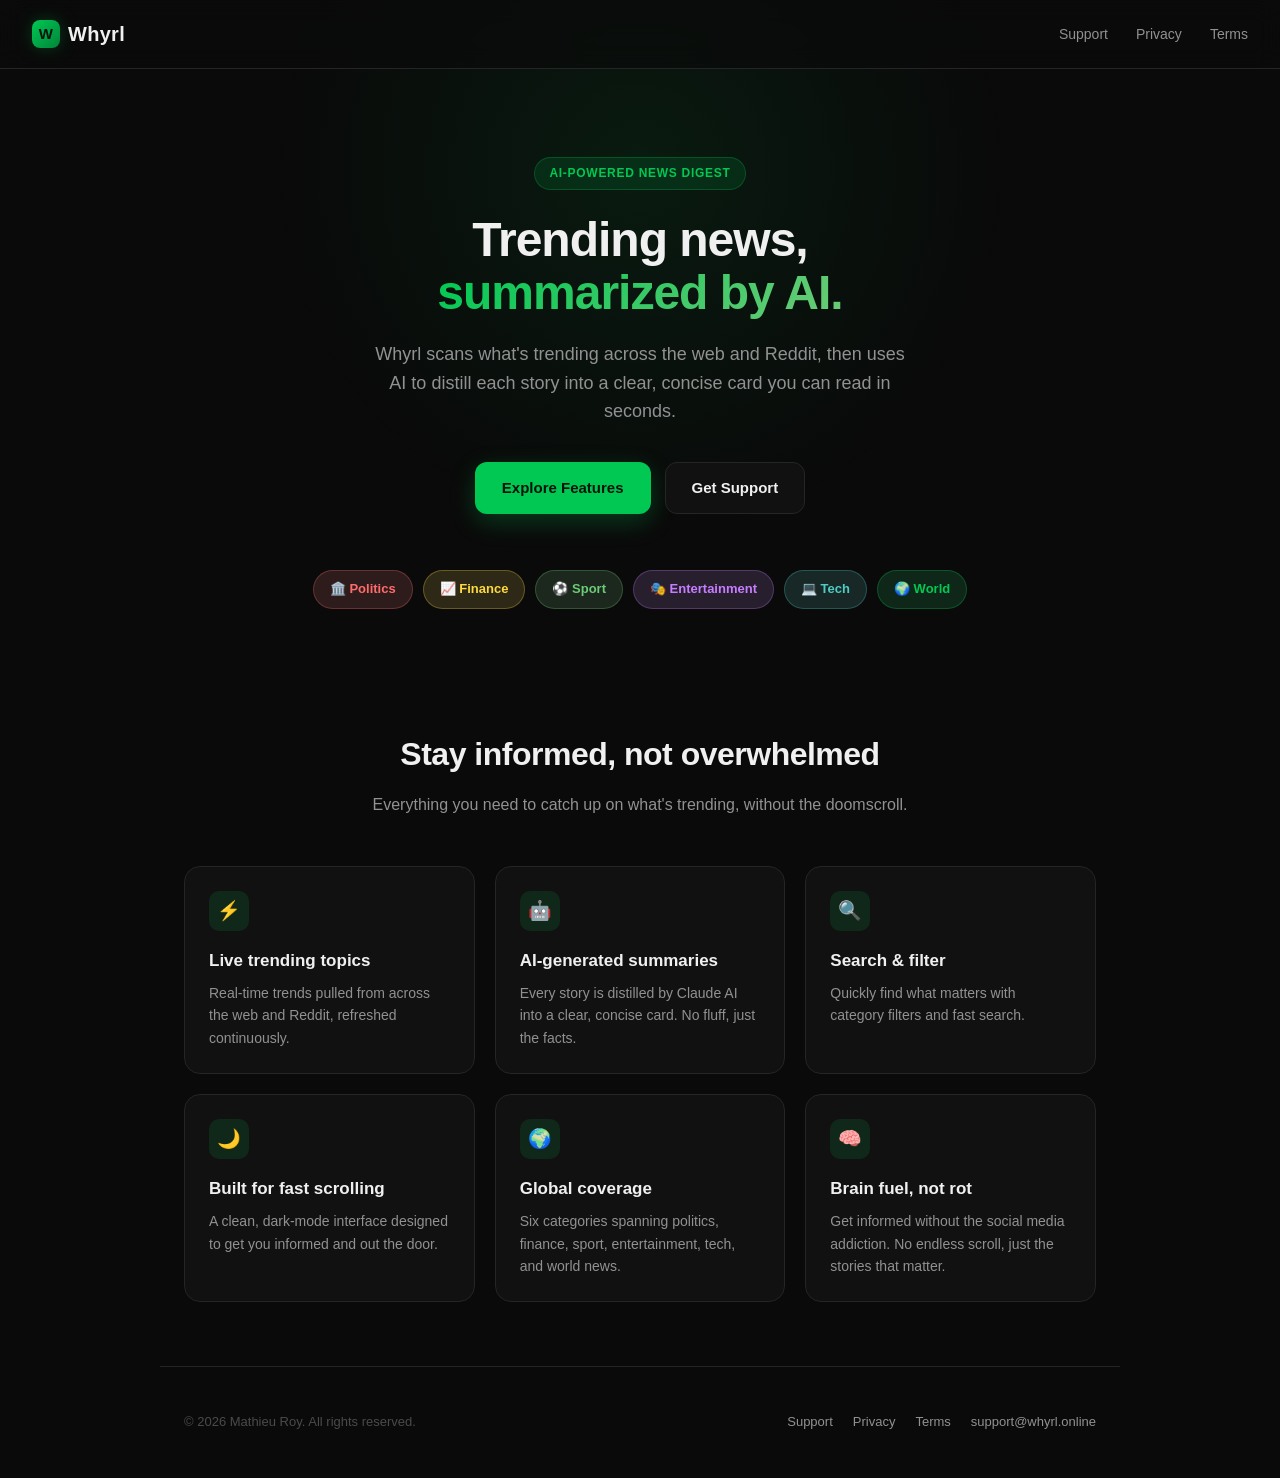
==== index.html @ bb7b5bf1 "Remove premium page and all upgrade prompts from site" ====
<!DOCTYPE html>
<html lang="en">
<head>
  <meta charset="UTF-8" />
  <meta name="viewport" content="width=device-width, initial-scale=1.0" />
  <meta name="description" content="Whyrl scans what's trending across the web and Reddit, then uses AI to distill each story into a clear, concise card you can read in seconds." />
  <title>Whyrl. Trending news, summarized by AI</title>
  <link rel="canonical" href="https://whyrl.app/" />

  <link rel="icon" href="/favicon.ico" sizes="any" />
  <link rel="icon" type="image/png" sizes="32x32" href="/favicon-32.png" />
  <link rel="icon" type="image/png" sizes="16x16" href="/favicon-16.png" />
  <link rel="apple-touch-icon" sizes="180x180" href="/apple-touch-icon.png" />
  <meta name="theme-color" content="#0a0a0a" />

  <meta property="og:type" content="website" />
  <meta property="og:url" content="https://whyrl.app/" />
  <meta property="og:title" content="Whyrl. Trending news, summarized by AI" />
  <meta property="og:description" content="Brain fuel, not rot. Whyrl distills trending stories into clear AI summaries. Stay informed without the doomscroll." />
  <meta property="og:image" content="https://whyrl.app/og-image.png" />
  <meta property="og:image:width" content="1200" />
  <meta property="og:image:height" content="630" />

  <meta name="twitter:card" content="summary_large_image" />
  <meta name="twitter:title" content="Whyrl. Trending news, summarized by AI" />
  <meta name="twitter:description" content="Brain fuel, not rot. Whyrl distills trending stories into clear AI summaries. Stay informed without the doomscroll." />
  <meta name="twitter:image" content="https://whyrl.app/og-image.png" />

  <link rel="stylesheet" href="styles.css" />
</head>
<body>
  <header class="header">
    <div class="header-inner">
      <a class="logo" href="index.html">
        <span class="logo-mark">W</span>
        Whyrl
      </a>
      <nav>
        <a href="support.html">Support</a>
        <a href="privacy.html">Privacy</a>
        <a href="terms.html">Terms</a>
      </nav>
    </div>
  </header>

  <main>
    <section class="hero">
      <span class="eyebrow">AI-Powered News Digest</span>
      <h1>Trending news,<br /><span class="accent">summarized by AI.</span></h1>
      <p class="subtitle">
        Whyrl scans what's trending across the web and Reddit, then uses AI to
        distill each story into a clear, concise card you can read in seconds.
      </p>
      <div class="cta-row">
        <a class="btn btn-primary" href="#categories">Explore Features</a>
        <a class="btn btn-secondary" href="support.html">Get Support</a>
      </div>
      <div class="categories" id="categories">
        <span class="pill" style="--accent:var(--c-politics); color:var(--c-politics); border-color:color-mix(in srgb, var(--c-politics) 28%, transparent); background:color-mix(in srgb, var(--c-politics) 12%, var(--surface));">🏛️ Politics</span>
        <span class="pill" style="--accent:var(--c-finance); color:var(--c-finance); border-color:color-mix(in srgb, var(--c-finance) 28%, transparent); background:color-mix(in srgb, var(--c-finance) 12%, var(--surface));">📈 Finance</span>
        <span class="pill" style="--accent:var(--c-sport); color:var(--c-sport); border-color:color-mix(in srgb, var(--c-sport) 28%, transparent); background:color-mix(in srgb, var(--c-sport) 12%, var(--surface));">⚽ Sport</span>
        <span class="pill" style="--accent:var(--c-entertainment); color:var(--c-entertainment); border-color:color-mix(in srgb, var(--c-entertainment) 28%, transparent); background:color-mix(in srgb, var(--c-entertainment) 12%, var(--surface));">🎭 Entertainment</span>
        <span class="pill" style="--accent:var(--c-tech); color:var(--c-tech); border-color:color-mix(in srgb, var(--c-tech) 28%, transparent); background:color-mix(in srgb, var(--c-tech) 12%, var(--surface));">💻 Tech</span>
        <span class="pill" style="--accent:var(--c-world); color:var(--c-world); border-color:color-mix(in srgb, var(--c-world) 28%, transparent); background:color-mix(in srgb, var(--c-world) 12%, var(--surface));">🌍 World</span>
      </div>
    </section>

    <section class="section">
      <div class="section-head">
        <h2>Stay informed, not overwhelmed</h2>
        <p>Everything you need to catch up on what's trending, without the doomscroll.</p>
      </div>
      <div class="grid">
        <div class="card">
          <div class="card-icon">⚡</div>
          <h3>Live trending topics</h3>
          <p>Real-time trends pulled from across the web and Reddit, refreshed continuously.</p>
        </div>
        <div class="card">
          <div class="card-icon">🤖</div>
          <h3>AI-generated summaries</h3>
          <p>Every story is distilled by Claude AI into a clear, concise card. No fluff, just the facts.</p>
        </div>
        <div class="card">
          <div class="card-icon">🔍</div>
          <h3>Search &amp; filter</h3>
          <p>Quickly find what matters with category filters and fast search.</p>
        </div>
        <div class="card">
          <div class="card-icon">🌙</div>
          <h3>Built for fast scrolling</h3>
          <p>A clean, dark-mode interface designed to get you informed and out the door.</p>
        </div>
        <div class="card">
          <div class="card-icon">🌍</div>
          <h3>Global coverage</h3>
          <p>Six categories spanning politics, finance, sport, entertainment, tech, and world news.</p>
        </div>
        <div class="card">
          <div class="card-icon">🧠</div>
          <h3>Brain fuel, not rot</h3>
          <p>Get informed without the social media addiction. No endless scroll, just the stories that matter.</p>
        </div>
      </div>
    </section>

  </main>

  <footer class="footer">
    <p>&copy; 2026 Mathieu Roy. All rights reserved.</p>
    <div class="footer-links">
      <a href="support.html">Support</a>
      <a href="privacy.html">Privacy</a>
      <a href="terms.html">Terms</a>
      <a href="mailto:support@whyrl.online">support@whyrl.online</a>
    </div>
  </footer>
</body>
</html>
---- styles.css ----
:root {
  --bg: #0a0a0a;
  --surface: #111111;
  --surface-elevated: #1a1a1a;
  --border: #252525;
  --accent: #00c853;
  --accent-dim: rgba(0, 200, 83, 0.12);
  --accent-glow: rgba(0, 200, 83, 0.25);
  --text-primary: #f0f0f0;
  --text-secondary: #919191;
  --text-muted: #4a4a4a;

  --c-politics: #ff6b6b;
  --c-finance: #ffd93d;
  --c-sport: #6bcb77;
  --c-entertainment: #c77dff;
  --c-tech: #4ecdc4;
  --c-world: #00c853;
}

* {
  box-sizing: border-box;
}

html {
  scroll-behavior: smooth;
}

body {
  margin: 0;
  background: var(--bg);
  color: var(--text-primary);
  font-family: -apple-system, BlinkMacSystemFont, "Segoe UI", Inter, Roboto, Helvetica, Arial, sans-serif;
  line-height: 1.6;
  -webkit-font-smoothing: antialiased;
}

/* Ambient background glow */
body::before {
  content: "";
  position: fixed;
  top: -20%;
  left: 50%;
  width: 900px;
  height: 700px;
  transform: translateX(-50%);
  background: radial-gradient(circle, var(--accent-glow) 0%, rgba(0, 200, 83, 0) 65%);
  opacity: 0.35;
  pointer-events: none;
  z-index: 0;
}

a {
  color: var(--accent);
}

/* ---------- Header ---------- */
.header {
  position: sticky;
  top: 0;
  z-index: 10;
  width: 100%;
  backdrop-filter: blur(12px);
  background: rgba(10, 10, 10, 0.7);
  border-bottom: 1px solid var(--border);
}

.header-inner {
  display: flex;
  align-items: center;
  justify-content: space-between;
  padding: 18px 32px;
}

.logo {
  display: flex;
  align-items: center;
  gap: 8px;
  font-weight: 800;
  font-size: 20px;
  letter-spacing: 0.3px;
  color: var(--text-primary);
  text-decoration: none;
}

.logo-mark {
  display: inline-flex;
  align-items: center;
  justify-content: center;
  width: 28px;
  height: 28px;
  border-radius: 8px;
  background: linear-gradient(135deg, var(--accent), #00853a);
  color: #04140a;
  font-size: 15px;
  font-weight: 900;
  box-shadow: 0 0 18px var(--accent-glow);
}

.header nav {
  display: flex;
  align-items: center;
  gap: 28px;
}

.header nav a {
  color: var(--text-secondary);
  text-decoration: none;
  font-size: 14px;
  font-weight: 500;
  transition: color 0.15s ease;
}

.header nav a:hover {
  color: var(--text-primary);
}

/* ---------- Hero ---------- */
.hero {
  position: relative;
  max-width: 760px;
  margin: 0 auto;
  padding: 88px 24px 56px;
  text-align: center;
  z-index: 1;
}

.eyebrow {
  display: inline-flex;
  align-items: center;
  gap: 6px;
  padding: 6px 14px;
  border-radius: 20px;
  font-size: 12px;
  font-weight: 700;
  letter-spacing: 0.06em;
  text-transform: uppercase;
  color: var(--accent);
  background: var(--accent-dim);
  border: 1px solid rgba(0, 200, 83, 0.25);
  margin-bottom: 24px;
}

.hero h1 {
  font-size: 48px;
  font-weight: 800;
  letter-spacing: -1px;
  line-height: 1.1;
  margin: 0 0 20px;
}

.hero h1 .accent {
  background: linear-gradient(135deg, var(--accent), #6bcb77);
  -webkit-background-clip: text;
  background-clip: text;
  color: transparent;
}

.subtitle {
  color: var(--text-secondary);
  font-size: 18px;
  max-width: 540px;
  margin: 0 auto 36px;
}

.cta-row {
  display: flex;
  flex-wrap: wrap;
  justify-content: center;
  gap: 14px;
  margin-bottom: 56px;
}

.btn {
  display: inline-flex;
  align-items: center;
  gap: 8px;
  padding: 13px 26px;
  border-radius: 12px;
  font-size: 15px;
  font-weight: 700;
  text-decoration: none;
  transition: transform 0.15s ease, box-shadow 0.15s ease, background 0.15s ease;
  border: 1px solid transparent;
}

.btn:hover {
  transform: translateY(-2px);
}

.btn-primary {
  background: var(--accent);
  color: #04140a;
  box-shadow: 0 8px 24px rgba(0, 200, 83, 0.25);
}

.btn-primary:hover {
  box-shadow: 0 10px 28px rgba(0, 200, 83, 0.35);
}

.btn-secondary {
  background: var(--surface);
  color: var(--text-primary);
  border-color: var(--border);
}

.btn-secondary:hover {
  border-color: var(--accent);
  color: var(--accent);
}

/* ---------- Category pills ---------- */
.categories {
  display: flex;
  flex-wrap: wrap;
  justify-content: center;
  gap: 10px;
}

.pill {
  display: inline-flex;
  align-items: center;
  gap: 6px;
  padding: 8px 16px;
  border-radius: 20px;
  font-size: 13px;
  font-weight: 600;
  background: color-mix(in srgb, var(--accent) 12%, var(--surface));
  border: 1px solid color-mix(in srgb, var(--accent) 28%, transparent);
  color: var(--accent);
}

/* ---------- Sections ---------- */
.section {
  max-width: 960px;
  margin: 0 auto;
  padding: 64px 24px;
  position: relative;
  z-index: 1;
}

.section-head {
  text-align: center;
  max-width: 560px;
  margin: 0 auto 48px;
}

.section-head h2 {
  font-size: 32px;
  font-weight: 800;
  letter-spacing: -0.5px;
  margin: 0 0 12px;
}

.section-head p {
  color: var(--text-secondary);
  font-size: 16px;
  margin: 0;
}

/* ---------- Feature grid ---------- */
.grid {
  display: grid;
  grid-template-columns: repeat(3, 1fr);
  gap: 20px;
}

.card {
  background: var(--surface);
  border: 1px solid var(--border);
  border-radius: 16px;
  padding: 24px;
  transition: border-color 0.2s ease, transform 0.2s ease;
}

.card:hover {
  border-color: color-mix(in srgb, var(--accent) 40%, var(--border));
  transform: translateY(-3px);
}

.card-icon {
  display: inline-flex;
  align-items: center;
  justify-content: center;
  width: 40px;
  height: 40px;
  border-radius: 10px;
  font-size: 19px;
  margin-bottom: 16px;
  background: var(--accent-dim);
}

.card h3 {
  font-size: 17px;
  font-weight: 700;
  margin: 0 0 8px;
}

.card p {
  color: var(--text-secondary);
  font-size: 14px;
  margin: 0;
}

/* ---------- Pricing ---------- */
.pricing-grid {
  display: grid;
  grid-template-columns: repeat(2, 1fr);
  gap: 20px;
  max-width: 720px;
  margin: 0 auto;
}

.price-card {
  position: relative;
  background: var(--surface);
  border: 1px solid var(--border);
  border-radius: 16px;
  padding: 28px;
}

.price-card.premium {
  border-color: var(--accent);
  background: linear-gradient(135deg, rgba(0, 200, 83, 0.1), rgba(0, 117, 53, 0.03));
}

.price-badge {
  position: absolute;
  top: -12px;
  left: 24px;
  background: var(--accent);
  color: #04140a;
  font-size: 11px;
  font-weight: 800;
  letter-spacing: 0.08em;
  text-transform: uppercase;
  padding: 4px 10px;
  border-radius: 6px;
}

.price-head {
  display: flex;
  justify-content: space-between;
  align-items: flex-end;
  margin-bottom: 4px;
}

.price-name {
  font-size: 20px;
  font-weight: 800;
}

.accent-text {
  color: var(--accent);
}

.price-amount {
  display: flex;
  align-items: flex-end;
  gap: 2px;
}

.price-amount .amount {
  font-size: 28px;
  font-weight: 900;
}

.price-amount .period {
  font-size: 13px;
  color: var(--text-muted);
  padding-bottom: 3px;
}

.feature-list {
  list-style: none;
  margin: 20px 0 0;
  padding: 0;
  display: flex;
  flex-direction: column;
  gap: 10px;
}

.feature-list li {
  display: flex;
  align-items: center;
  gap: 10px;
  font-size: 14px;
  color: var(--text-primary);
}

.feature-list li.muted {
  color: var(--text-muted);
}

.feature-icon {
  flex-shrink: 0;
  width: 18px;
  height: 18px;
  border-radius: 50%;
  display: inline-flex;
  align-items: center;
  justify-content: center;
  font-size: 11px;
  font-weight: 700;
  background: var(--border);
  color: var(--text-muted);
}

.feature-icon.yes {
  background: var(--accent-dim);
  color: var(--accent);
}

.feature-icon.yes.premium-yes {
  background: var(--accent);
  color: #04140a;
}

.price-cta {
  display: flex;
  width: 100%;
  justify-content: center;
  margin-top: 24px;
}

.price-note {
  text-align: center;
  color: var(--text-muted);
  font-size: 12px;
  margin: 28px 0 0;
}

/* ---------- Premium banner ---------- */
.banner {
  max-width: 960px;
  margin: 0 auto;
  padding: 0 24px 64px;
  position: relative;
  z-index: 1;
}

.banner-inner {
  display: flex;
  flex-wrap: wrap;
  align-items: center;
  justify-content: space-between;
  gap: 24px;
  padding: 40px;
  border-radius: 20px;
  background: linear-gradient(135deg, rgba(0, 200, 83, 0.12), rgba(0, 117, 53, 0.04));
  border: 1px solid rgba(0, 200, 83, 0.25);
}

.banner-text h2 {
  font-size: 24px;
  font-weight: 800;
  margin: 0 0 8px;
}

.banner-text p {
  color: var(--text-secondary);
  margin: 0;
  max-width: 420px;
}

/* ---------- Content pages (privacy/terms/support) ---------- */
.content {
  max-width: 680px;
  margin: 0 auto;
  padding: 56px 24px 90px;
  position: relative;
  z-index: 1;
}

.content h1 {
  font-size: 32px;
  font-weight: 800;
  letter-spacing: -0.5px;
  margin-bottom: 8px;
}

.updated {
  color: var(--text-muted);
  font-size: 12px;
  margin-bottom: 40px;
}

.content section {
  margin-bottom: 32px;
  padding-bottom: 32px;
  border-bottom: 1px solid var(--border);
}

.content section:last-of-type {
  border-bottom: none;
}

.content h2 {
  font-size: 16px;
  font-weight: 700;
  margin-bottom: 12px;
}

.content p,
.content li {
  color: var(--text-secondary);
  font-size: 15px;
}

.content ul {
  padding-left: 22px;
  margin: 12px 0;
}

.content li {
  margin-bottom: 6px;
}

.content a {
  color: var(--accent);
  text-decoration: none;
  border-bottom: 1px solid transparent;
}

.content a:hover {
  border-bottom-color: var(--accent);
}

.faq dl {
  margin: 0;
}

.faq dt {
  font-weight: 700;
  margin-top: 20px;
  color: var(--text-primary);
}

.faq dd {
  color: var(--text-secondary);
  margin: 6px 0 0;
}

.back-link {
  display: inline-flex;
  align-items: center;
  gap: 6px;
  margin-bottom: 28px;
  color: var(--text-secondary);
  text-decoration: none;
  font-size: 14px;
  font-weight: 500;
}

.back-link:hover {
  color: var(--accent);
}

/* ---------- Footer ---------- */
.footer {
  max-width: 960px;
  margin: 0 auto;
  padding: 32px 24px;
  border-top: 1px solid var(--border);
  display: flex;
  flex-wrap: wrap;
  align-items: center;
  justify-content: space-between;
  gap: 12px;
  color: var(--text-muted);
  font-size: 13px;
  position: relative;
  z-index: 1;
}

.footer-links {
  display: flex;
  gap: 20px;
}

.footer a {
  color: var(--text-secondary);
  text-decoration: none;
}

.footer a:hover {
  color: var(--text-primary);
}

/* ---------- Responsive ---------- */
@media (max-width: 720px) {
  .hero h1 {
    font-size: 36px;
  }

  .subtitle {
    font-size: 16px;
  }

  .grid {
    grid-template-columns: 1fr;
  }

  .pricing-grid {
    grid-template-columns: 1fr;
  }

  .banner-inner {
    flex-direction: column;
    text-align: center;
    padding: 32px 24px;
  }

  .header nav {
    gap: 16px;
  }

  .footer {
    flex-direction: column;
    text-align: center;
  }
}
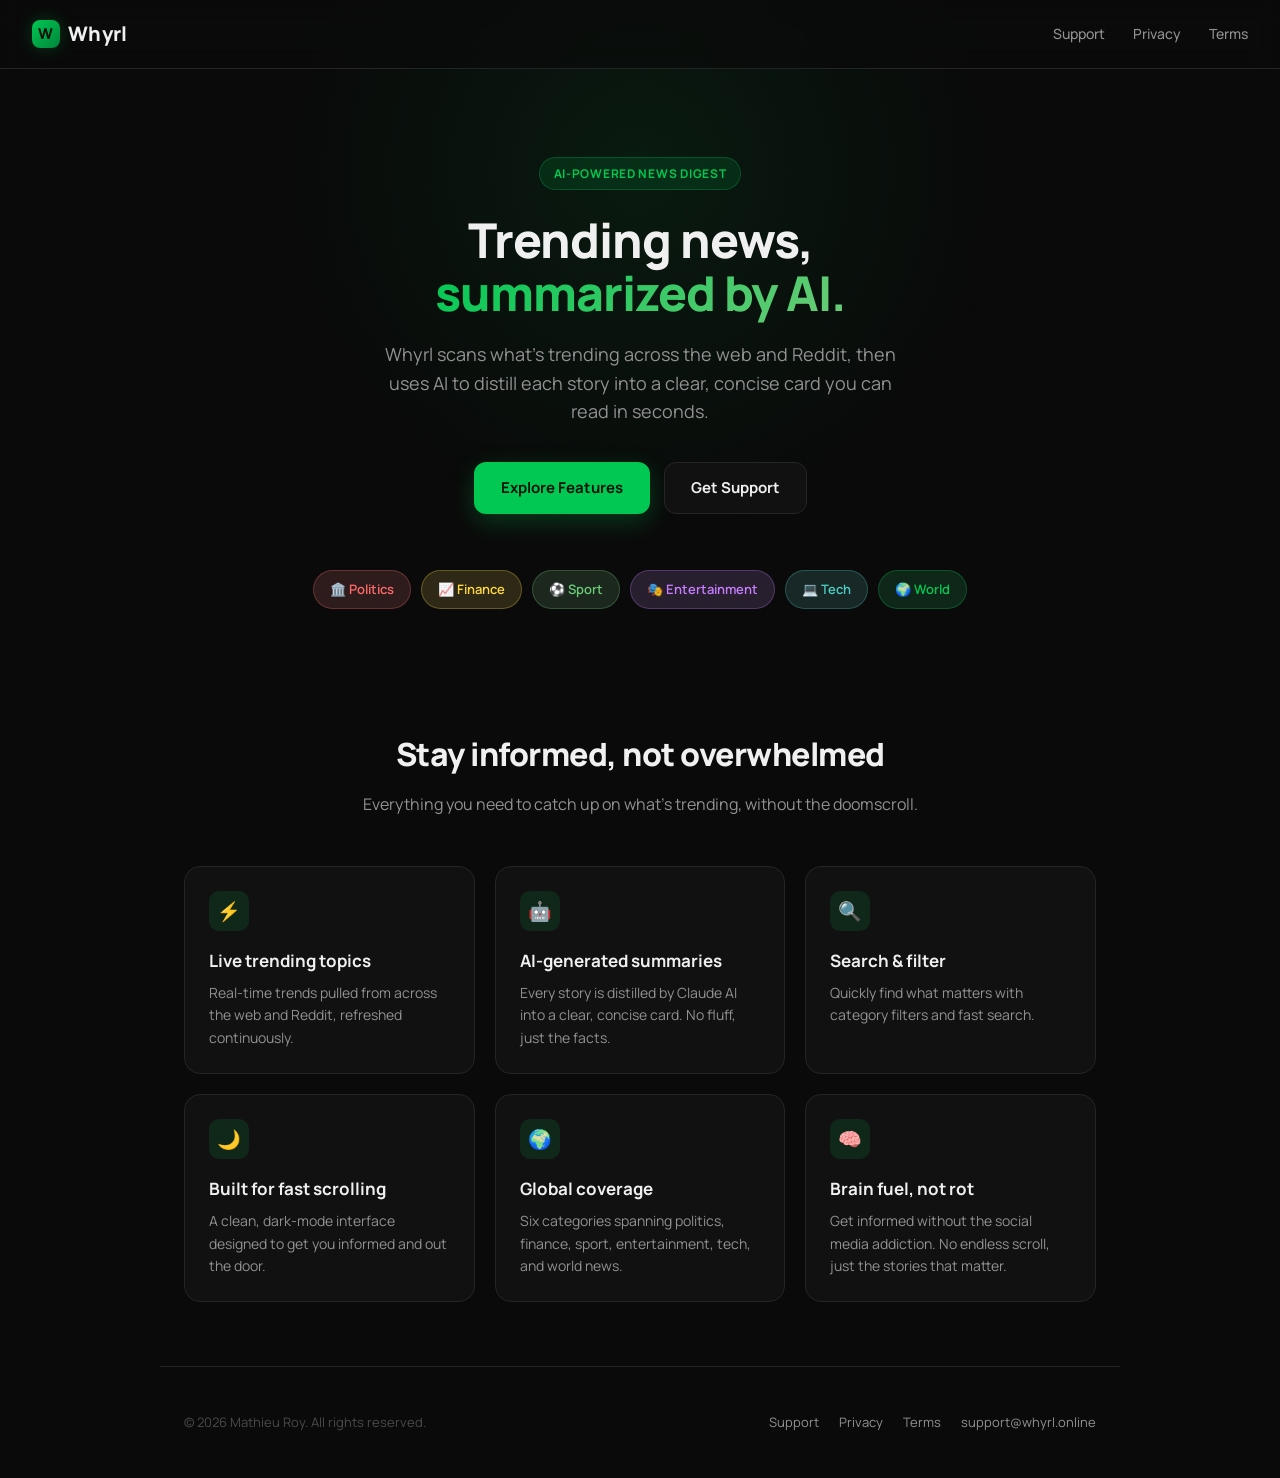
==== commit 9e8a16a4: "Switch site typography to Manrope Match the app's typography update across the marketing site." ====
--- a/index.html
+++ b/index.html
@@ -26,6 +26,9 @@
   <meta name="twitter:description" content="Brain fuel, not rot. Whyrl distills trending stories into clear AI summaries. Stay informed without the doomscroll." />
   <meta name="twitter:image" content="https://whyrl.app/og-image.png" />
 
+  <link rel="preconnect" href="https://fonts.googleapis.com">
+  <link rel="preconnect" href="https://fonts.gstatic.com" crossorigin>
+  <link href="https://fonts.googleapis.com/css2?family=Manrope:wght@400;500;600;700;800&display=swap" rel="stylesheet">
   <link rel="stylesheet" href="styles.css" />
 </head>
 <body>
--- a/styles.css
+++ b/styles.css
@@ -30,7 +30,7 @@
   margin: 0;
   background: var(--bg);
   color: var(--text-primary);
-  font-family: -apple-system, BlinkMacSystemFont, "Segoe UI", Inter, Roboto, Helvetica, Arial, sans-serif;
+  font-family: Manrope, -apple-system, BlinkMacSystemFont, "Segoe UI", Roboto, Helvetica, Arial, sans-serif;
   line-height: 1.6;
   -webkit-font-smoothing: antialiased;
 }
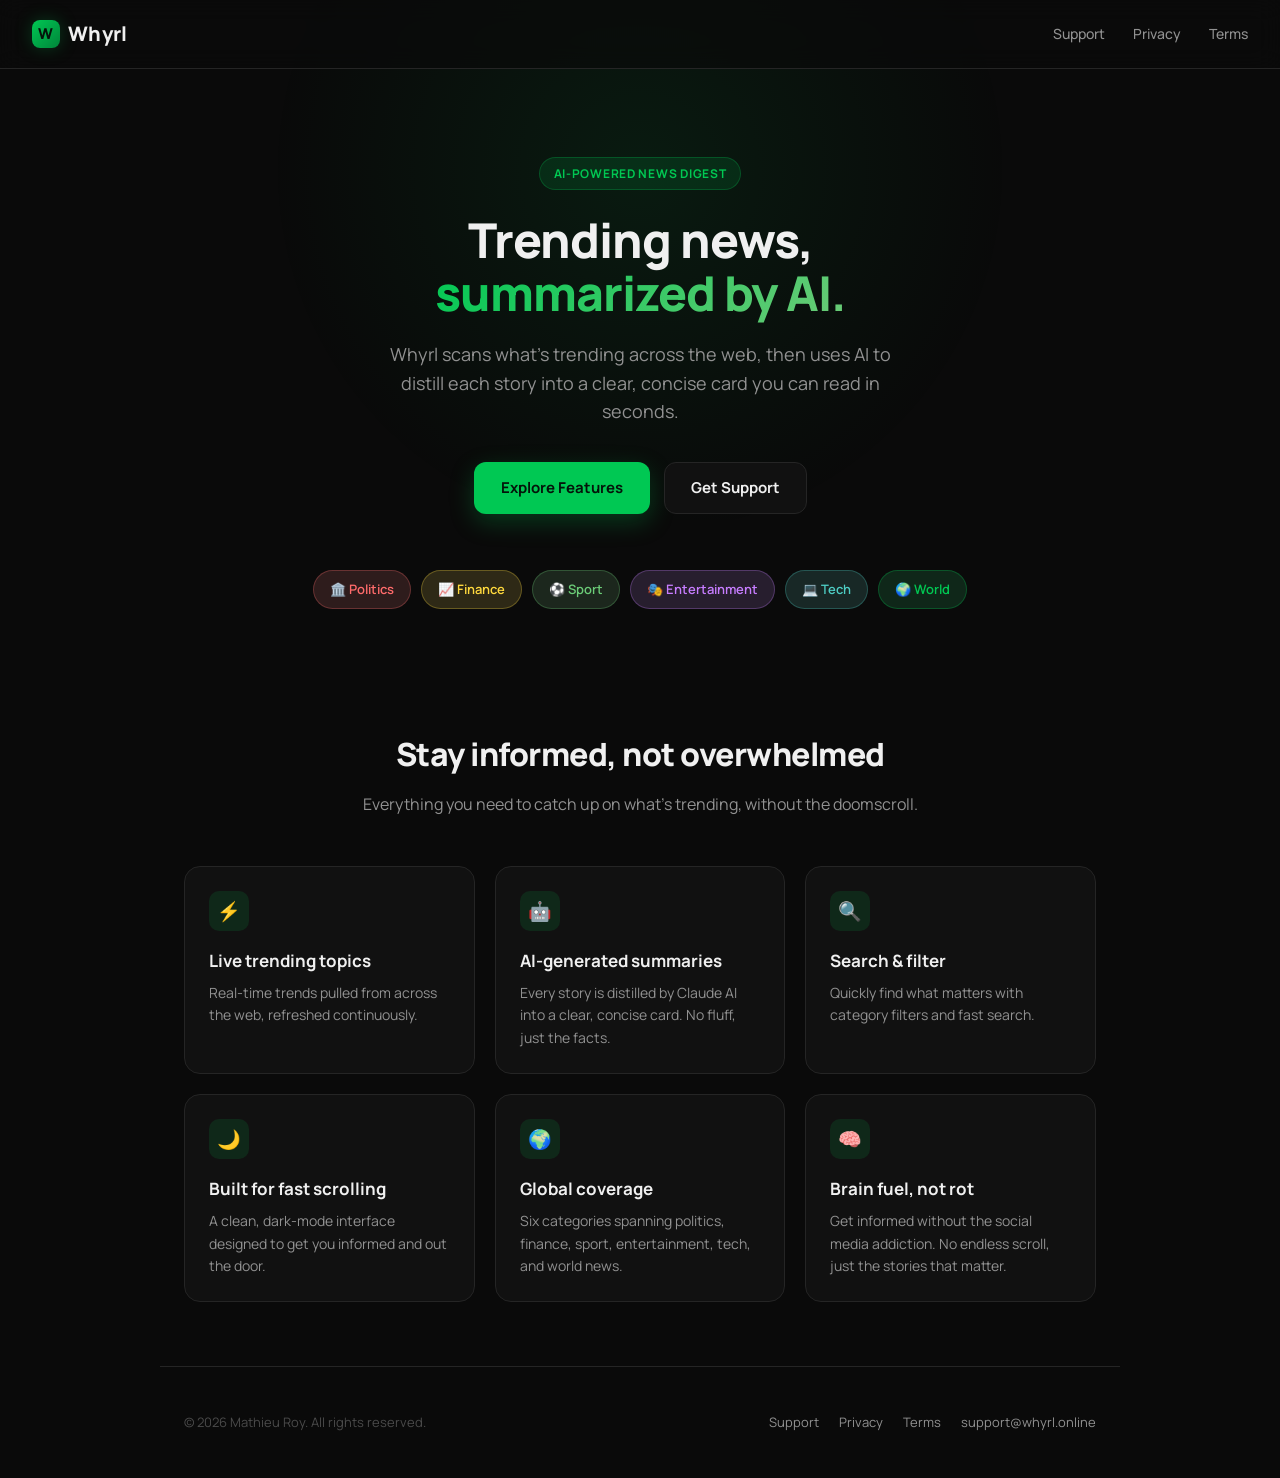
==== commit 3504ee4c: "Remove Reddit as a content source Reddit's public API now blocks unauthenticated server requests, an" ====
--- a/index.html
+++ b/index.html
@@ -3,7 +3,7 @@
 <head>
   <meta charset="UTF-8" />
   <meta name="viewport" content="width=device-width, initial-scale=1.0" />
-  <meta name="description" content="Whyrl scans what's trending across the web and Reddit, then uses AI to distill each story into a clear, concise card you can read in seconds." />
+  <meta name="description" content="Whyrl scans what's trending across the web, then uses AI to distill each story into a clear, concise card you can read in seconds." />
   <title>Whyrl. Trending news, summarized by AI</title>
   <link rel="canonical" href="https://whyrl.app/" />
 
@@ -51,7 +51,7 @@
       <span class="eyebrow">AI-Powered News Digest</span>
       <h1>Trending news,<br /><span class="accent">summarized by AI.</span></h1>
       <p class="subtitle">
-        Whyrl scans what's trending across the web and Reddit, then uses AI to
+        Whyrl scans what's trending across the web, then uses AI to
         distill each story into a clear, concise card you can read in seconds.
       </p>
       <div class="cta-row">
@@ -77,7 +77,7 @@
         <div class="card">
           <div class="card-icon">⚡</div>
           <h3>Live trending topics</h3>
-          <p>Real-time trends pulled from across the web and Reddit, refreshed continuously.</p>
+          <p>Real-time trends pulled from across the web, refreshed continuously.</p>
         </div>
         <div class="card">
           <div class="card-icon">🤖</div>
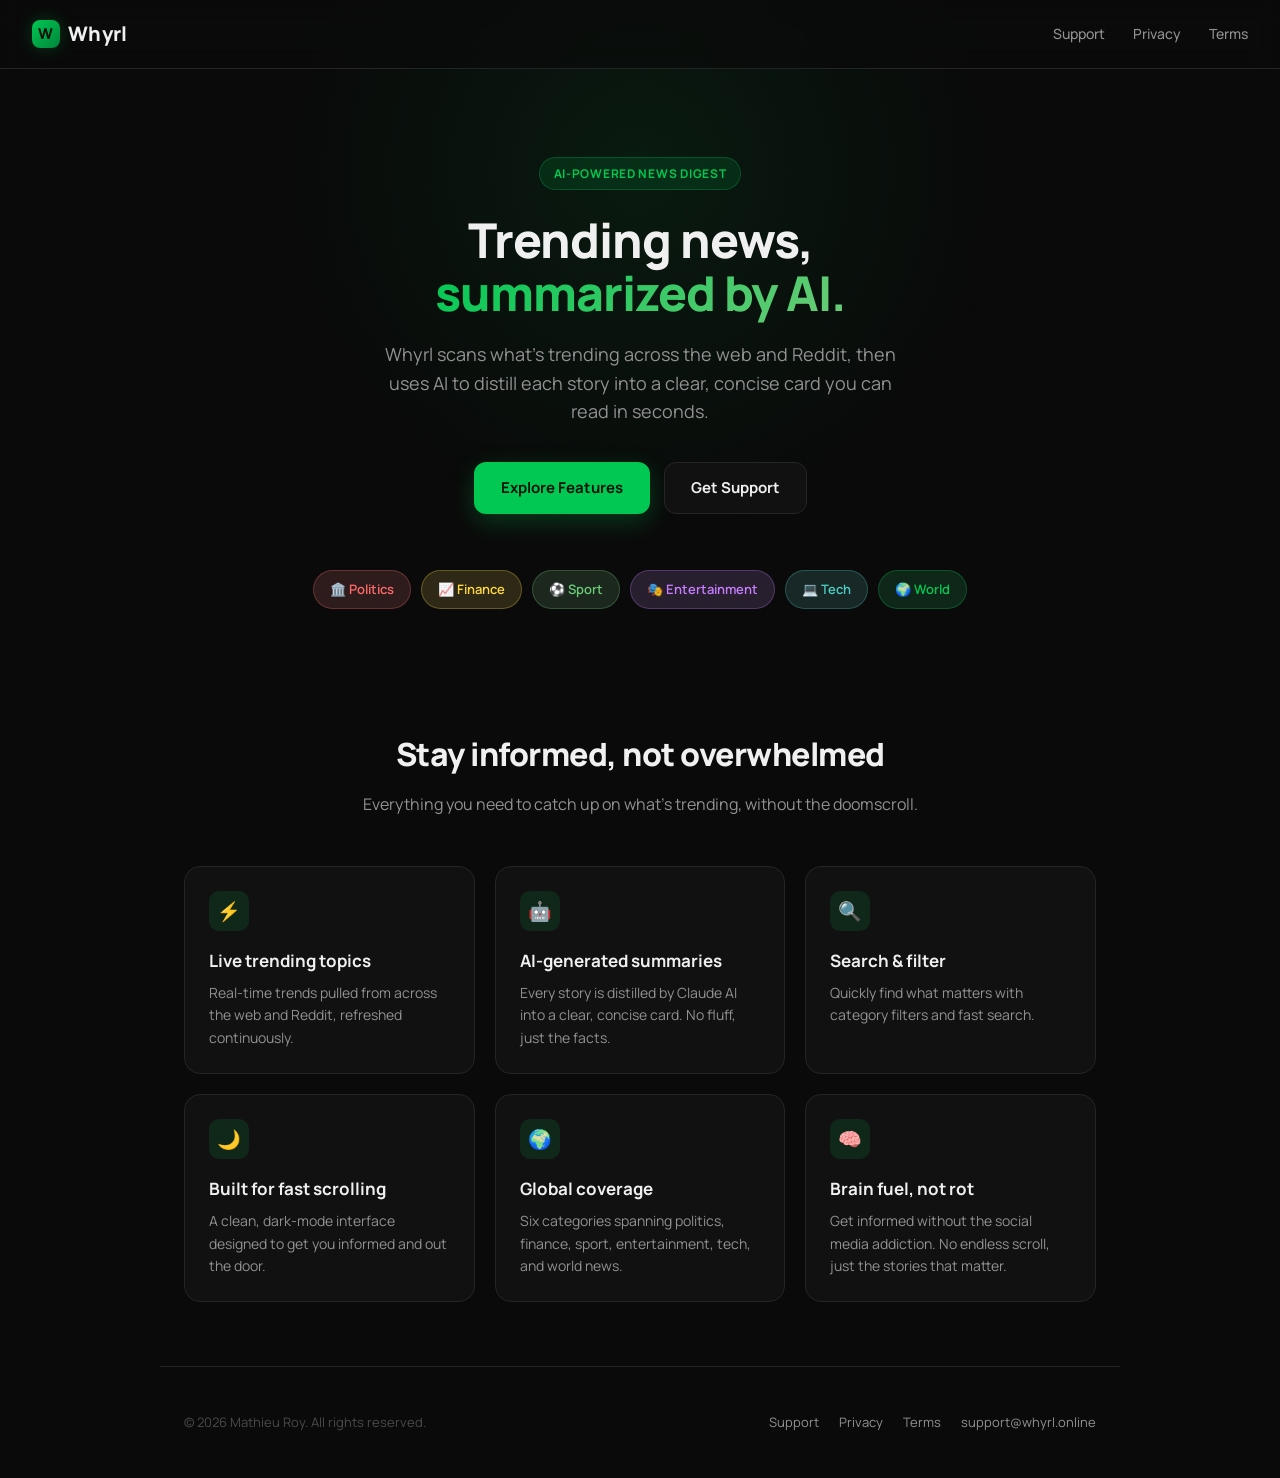
==== commit 99e31d20: "Fix privacy policy gaps and add premium placeholder page (#1) * Switch site typography to Manrope  M" ====
--- a/index.html
+++ b/index.html
@@ -3,7 +3,7 @@
 <head>
   <meta charset="UTF-8" />
   <meta name="viewport" content="width=device-width, initial-scale=1.0" />
-  <meta name="description" content="Whyrl scans what's trending across the web, then uses AI to distill each story into a clear, concise card you can read in seconds." />
+  <meta name="description" content="Whyrl scans what's trending across the web and Reddit, then uses AI to distill each story into a clear, concise card you can read in seconds." />
   <title>Whyrl. Trending news, summarized by AI</title>
   <link rel="canonical" href="https://whyrl.app/" />
 
@@ -51,7 +51,7 @@
       <span class="eyebrow">AI-Powered News Digest</span>
       <h1>Trending news,<br /><span class="accent">summarized by AI.</span></h1>
       <p class="subtitle">
-        Whyrl scans what's trending across the web, then uses AI to
+        Whyrl scans what's trending across the web and Reddit, then uses AI to
         distill each story into a clear, concise card you can read in seconds.
       </p>
       <div class="cta-row">
@@ -77,7 +77,7 @@
         <div class="card">
           <div class="card-icon">⚡</div>
           <h3>Live trending topics</h3>
-          <p>Real-time trends pulled from across the web, refreshed continuously.</p>
+          <p>Real-time trends pulled from across the web and Reddit, refreshed continuously.</p>
         </div>
         <div class="card">
           <div class="card-icon">🤖</div>
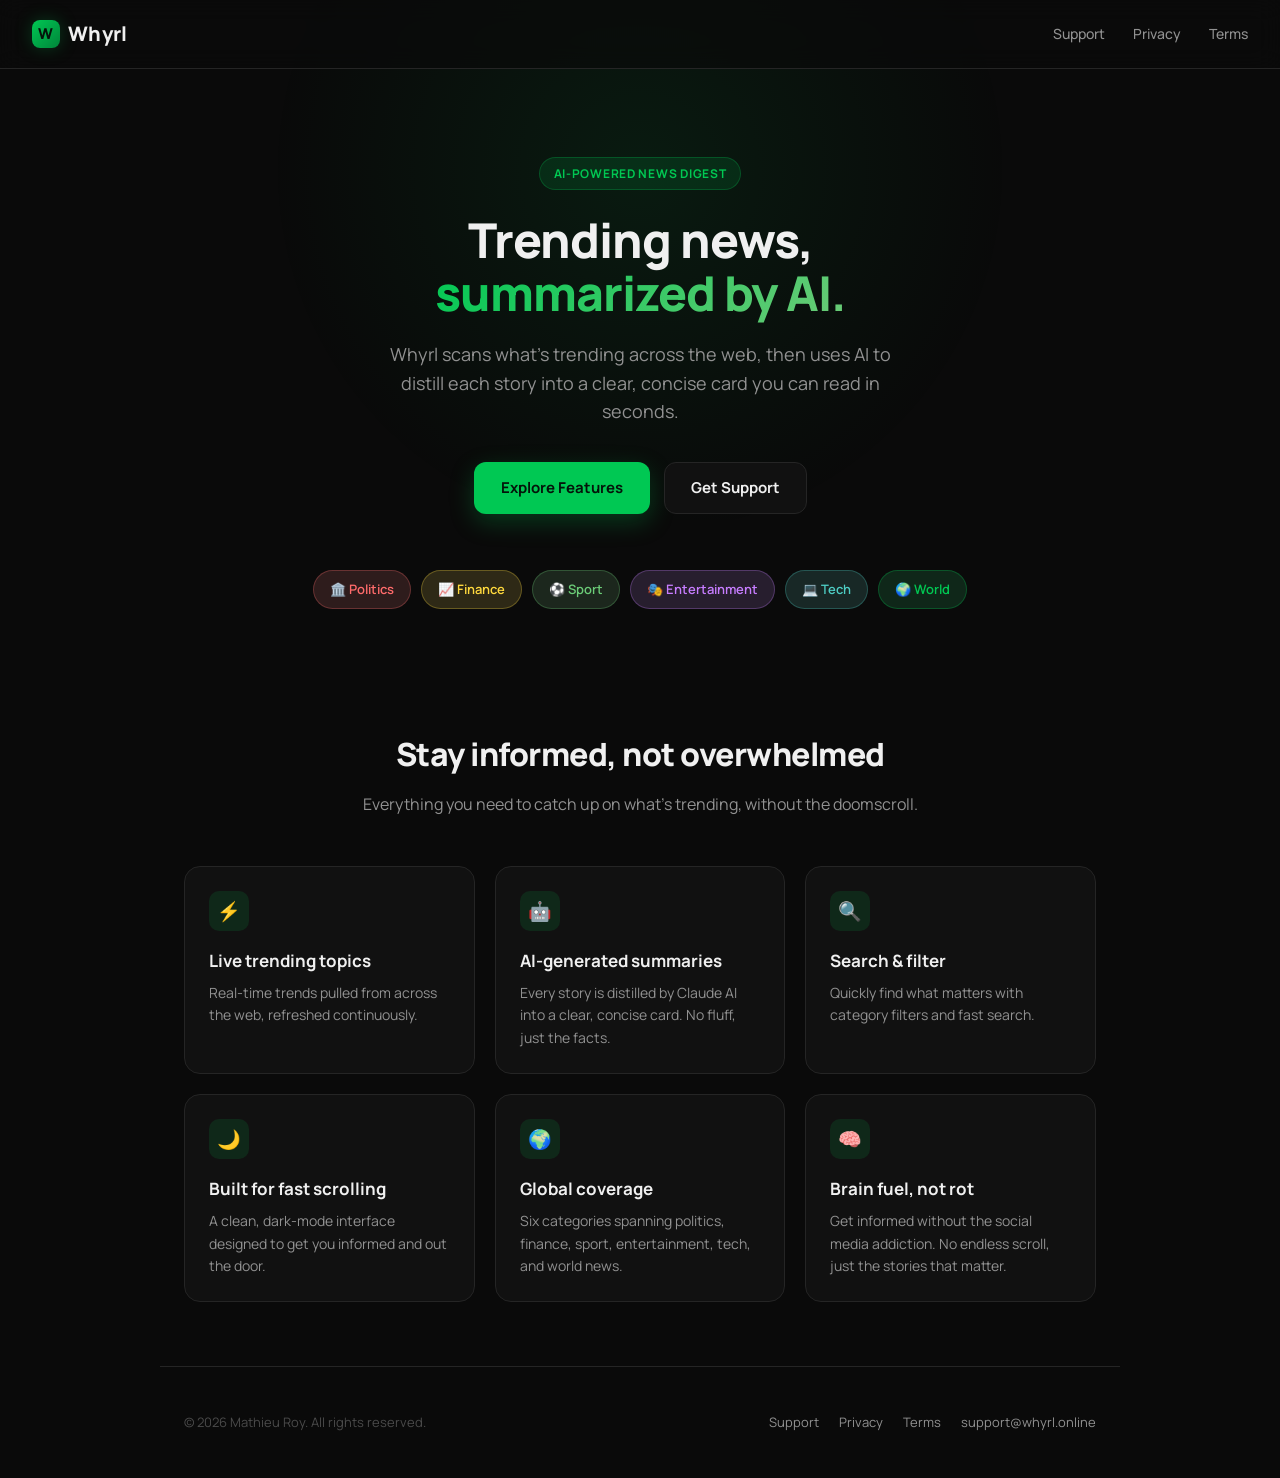
==== commit ae372682: "Remove Reddit as a content source (#2) * Switch site typography to Manrope  Match the app's typograp" ====
--- a/index.html
+++ b/index.html
@@ -3,7 +3,7 @@
 <head>
   <meta charset="UTF-8" />
   <meta name="viewport" content="width=device-width, initial-scale=1.0" />
-  <meta name="description" content="Whyrl scans what's trending across the web and Reddit, then uses AI to distill each story into a clear, concise card you can read in seconds." />
+  <meta name="description" content="Whyrl scans what's trending across the web, then uses AI to distill each story into a clear, concise card you can read in seconds." />
   <title>Whyrl. Trending news, summarized by AI</title>
   <link rel="canonical" href="https://whyrl.app/" />
 
@@ -51,7 +51,7 @@
       <span class="eyebrow">AI-Powered News Digest</span>
       <h1>Trending news,<br /><span class="accent">summarized by AI.</span></h1>
       <p class="subtitle">
-        Whyrl scans what's trending across the web and Reddit, then uses AI to
+        Whyrl scans what's trending across the web, then uses AI to
         distill each story into a clear, concise card you can read in seconds.
       </p>
       <div class="cta-row">
@@ -77,7 +77,7 @@
         <div class="card">
           <div class="card-icon">⚡</div>
           <h3>Live trending topics</h3>
-          <p>Real-time trends pulled from across the web and Reddit, refreshed continuously.</p>
+          <p>Real-time trends pulled from across the web, refreshed continuously.</p>
         </div>
         <div class="card">
           <div class="card-icon">🤖</div>
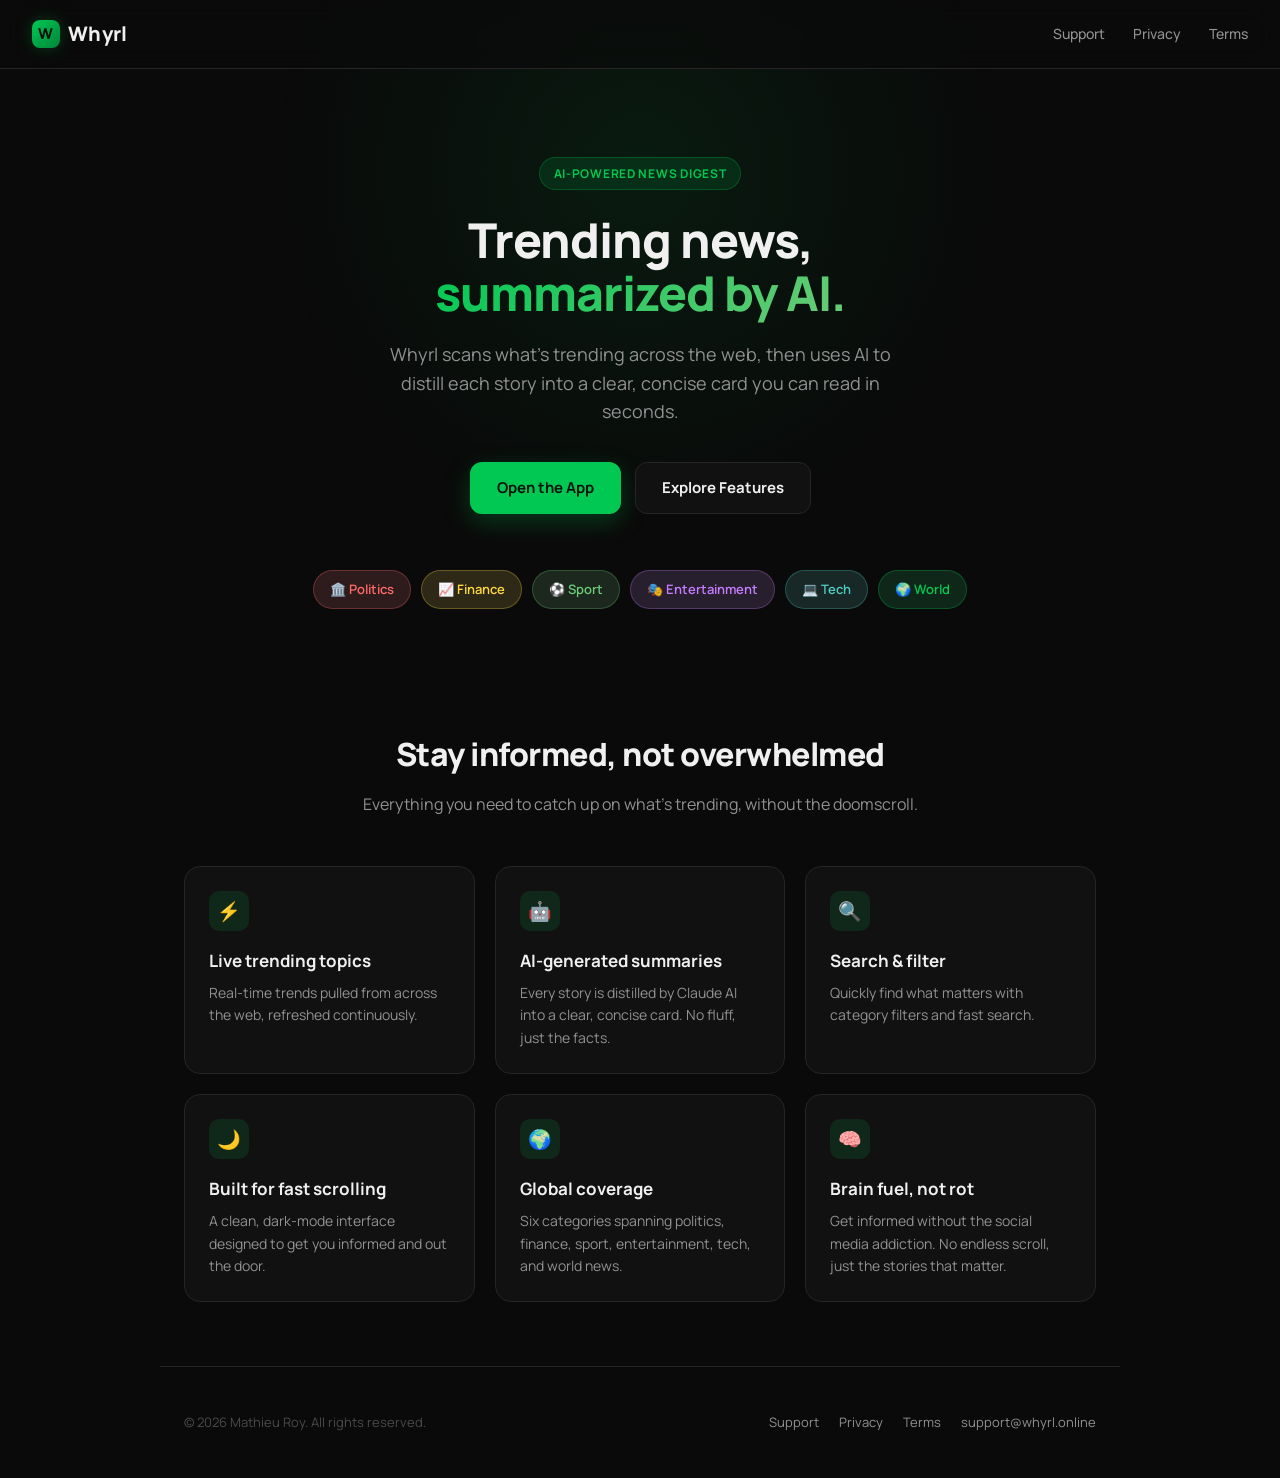
==== commit 18022461: "Add "Open the App" CTA linking to app.whyrl.app Co-Authored-By: Claude Sonnet 5 <noreply@anthropic.c" ====
--- a/index.html
+++ b/index.html
@@ -55,8 +55,8 @@
         distill each story into a clear, concise card you can read in seconds.
       </p>
       <div class="cta-row">
-        <a class="btn btn-primary" href="#categories">Explore Features</a>
-        <a class="btn btn-secondary" href="support.html">Get Support</a>
+        <a class="btn btn-primary" href="https://app.whyrl.app">Open the App</a>
+        <a class="btn btn-secondary" href="#categories">Explore Features</a>
       </div>
       <div class="categories" id="categories">
         <span class="pill" style="--accent:var(--c-politics); color:var(--c-politics); border-color:color-mix(in srgb, var(--c-politics) 28%, transparent); background:color-mix(in srgb, var(--c-politics) 12%, var(--surface));">🏛️ Politics</span>
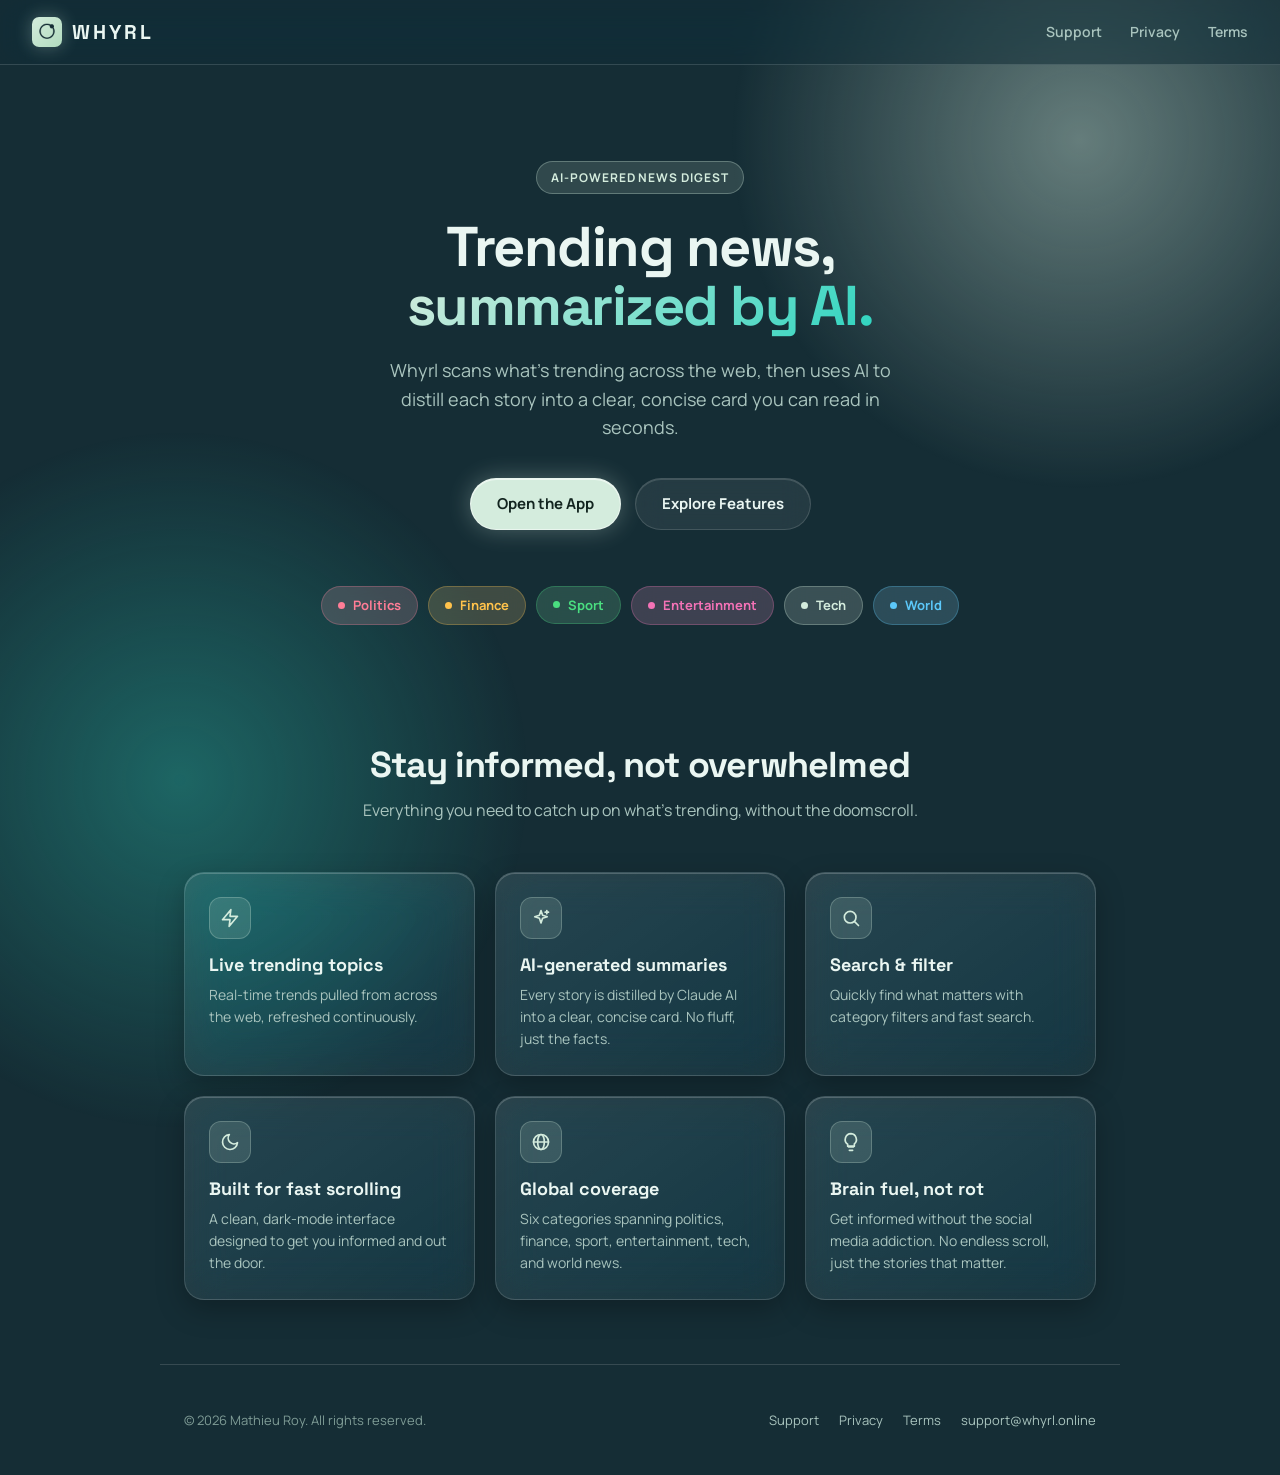
==== commit 7962e3bc: "Redesign site in Deep Teal glass with the Orbit Mark icon New palette (Deep Teal + Soft Sage), Space" ====
--- a/index.html
+++ b/index.html
@@ -11,7 +11,7 @@
   <link rel="icon" type="image/png" sizes="32x32" href="/favicon-32.png" />
   <link rel="icon" type="image/png" sizes="16x16" href="/favicon-16.png" />
   <link rel="apple-touch-icon" sizes="180x180" href="/apple-touch-icon.png" />
-  <meta name="theme-color" content="#0a0a0a" />
+  <meta name="theme-color" content="#152d35" />
 
   <meta property="og:type" content="website" />
   <meta property="og:url" content="https://whyrl.app/" />
@@ -28,14 +28,14 @@
 
   <link rel="preconnect" href="https://fonts.googleapis.com">
   <link rel="preconnect" href="https://fonts.gstatic.com" crossorigin>
-  <link href="https://fonts.googleapis.com/css2?family=Manrope:wght@400;500;600;700;800&display=swap" rel="stylesheet">
+  <link href="https://fonts.googleapis.com/css2?family=Manrope:wght@400;500;600;700;800&family=Space+Grotesk:wght@500;600;700&display=swap" rel="stylesheet">
   <link rel="stylesheet" href="styles.css" />
 </head>
 <body>
   <header class="header">
     <div class="header-inner">
       <a class="logo" href="index.html">
-        <span class="logo-mark">W</span>
+        <img class="logo-mark" src="/apple-touch-icon.png" alt="" width="30" height="30" />
         Whyrl
       </a>
       <nav>
@@ -59,12 +59,12 @@
         <a class="btn btn-secondary" href="#categories">Explore Features</a>
       </div>
       <div class="categories" id="categories">
-        <span class="pill" style="--accent:var(--c-politics); color:var(--c-politics); border-color:color-mix(in srgb, var(--c-politics) 28%, transparent); background:color-mix(in srgb, var(--c-politics) 12%, var(--surface));">🏛️ Politics</span>
-        <span class="pill" style="--accent:var(--c-finance); color:var(--c-finance); border-color:color-mix(in srgb, var(--c-finance) 28%, transparent); background:color-mix(in srgb, var(--c-finance) 12%, var(--surface));">📈 Finance</span>
-        <span class="pill" style="--accent:var(--c-sport); color:var(--c-sport); border-color:color-mix(in srgb, var(--c-sport) 28%, transparent); background:color-mix(in srgb, var(--c-sport) 12%, var(--surface));">⚽ Sport</span>
-        <span class="pill" style="--accent:var(--c-entertainment); color:var(--c-entertainment); border-color:color-mix(in srgb, var(--c-entertainment) 28%, transparent); background:color-mix(in srgb, var(--c-entertainment) 12%, var(--surface));">🎭 Entertainment</span>
-        <span class="pill" style="--accent:var(--c-tech); color:var(--c-tech); border-color:color-mix(in srgb, var(--c-tech) 28%, transparent); background:color-mix(in srgb, var(--c-tech) 12%, var(--surface));">💻 Tech</span>
-        <span class="pill" style="--accent:var(--c-world); color:var(--c-world); border-color:color-mix(in srgb, var(--c-world) 28%, transparent); background:color-mix(in srgb, var(--c-world) 12%, var(--surface));">🌍 World</span>
+        <span class="pill" style="--accent:var(--c-politics); color:var(--c-politics); border-color:color-mix(in srgb, var(--c-politics) 28%, transparent); background:color-mix(in srgb, var(--c-politics) 12%, var(--surface));">Politics</span>
+        <span class="pill" style="--accent:var(--c-finance); color:var(--c-finance); border-color:color-mix(in srgb, var(--c-finance) 28%, transparent); background:color-mix(in srgb, var(--c-finance) 12%, var(--surface));">Finance</span>
+        <span class="pill" style="--accent:var(--c-sport); color:var(--c-sport); border-color:color-mix(in srgb, var(--c-sport) 28%, transparent); background:color-mix(in srgb, var(--c-sport) 12%, var(--surface));">Sport</span>
+        <span class="pill" style="--accent:var(--c-entertainment); color:var(--c-entertainment); border-color:color-mix(in srgb, var(--c-entertainment) 28%, transparent); background:color-mix(in srgb, var(--c-entertainment) 12%, var(--surface));">Entertainment</span>
+        <span class="pill" style="--accent:var(--c-tech); color:var(--c-tech); border-color:color-mix(in srgb, var(--c-tech) 28%, transparent); background:color-mix(in srgb, var(--c-tech) 12%, var(--surface));">Tech</span>
+        <span class="pill" style="--accent:var(--c-world); color:var(--c-world); border-color:color-mix(in srgb, var(--c-world) 28%, transparent); background:color-mix(in srgb, var(--c-world) 12%, var(--surface));">World</span>
       </div>
     </section>
 
@@ -75,32 +75,32 @@
       </div>
       <div class="grid">
         <div class="card">
-          <div class="card-icon">⚡</div>
+          <div class="card-icon" aria-hidden="true"><svg viewBox="0 0 24 24"><polygon points="13 2 3 14 12 14 11 22 21 10 12 10 13 2"/></svg></div>
           <h3>Live trending topics</h3>
           <p>Real-time trends pulled from across the web, refreshed continuously.</p>
         </div>
         <div class="card">
-          <div class="card-icon">🤖</div>
+          <div class="card-icon" aria-hidden="true"><svg viewBox="0 0 24 24"><path d="M12 3l1.9 5.6L19.5 10.5l-5.6 1.9L12 18l-1.9-5.6L4.5 10.5l5.6-1.9z"/><path d="M19 3v4M17 5h4"/></svg></div>
           <h3>AI-generated summaries</h3>
           <p>Every story is distilled by Claude AI into a clear, concise card. No fluff, just the facts.</p>
         </div>
         <div class="card">
-          <div class="card-icon">🔍</div>
+          <div class="card-icon" aria-hidden="true"><svg viewBox="0 0 24 24"><circle cx="11" cy="11" r="7"/><line x1="21" y1="21" x2="16.65" y2="16.65"/></svg></div>
           <h3>Search &amp; filter</h3>
           <p>Quickly find what matters with category filters and fast search.</p>
         </div>
         <div class="card">
-          <div class="card-icon">🌙</div>
+          <div class="card-icon" aria-hidden="true"><svg viewBox="0 0 24 24"><path d="M21 12.8A9 9 0 1 1 11.2 3a7 7 0 0 0 9.8 9.8z"/></svg></div>
           <h3>Built for fast scrolling</h3>
           <p>A clean, dark-mode interface designed to get you informed and out the door.</p>
         </div>
         <div class="card">
-          <div class="card-icon">🌍</div>
+          <div class="card-icon" aria-hidden="true"><svg viewBox="0 0 24 24"><circle cx="12" cy="12" r="9"/><ellipse cx="12" cy="12" rx="4" ry="9"/><line x1="3" y1="12" x2="21" y2="12"/></svg></div>
           <h3>Global coverage</h3>
           <p>Six categories spanning politics, finance, sport, entertainment, tech, and world news.</p>
         </div>
         <div class="card">
-          <div class="card-icon">🧠</div>
+          <div class="card-icon" aria-hidden="true"><svg viewBox="0 0 24 24"><path d="M9 18h6M10 22h4M12 2a7 7 0 0 0-4 12.7V17h8v-2.7A7 7 0 0 0 12 2z"/></svg></div>
           <h3>Brain fuel, not rot</h3>
           <p>Get informed without the social media addiction. No endless scroll, just the stories that matter.</p>
         </div>
--- a/styles.css
+++ b/styles.css
@@ -1,21 +1,25 @@
 :root {
-  --bg: #0a0a0a;
-  --surface: #111111;
-  --surface-elevated: #1a1a1a;
-  --border: #252525;
-  --accent: #00c853;
-  --accent-dim: rgba(0, 200, 83, 0.12);
-  --accent-glow: rgba(0, 200, 83, 0.25);
-  --text-primary: #f0f0f0;
-  --text-secondary: #919191;
-  --text-muted: #4a4a4a;
-
-  --c-politics: #ff6b6b;
-  --c-finance: #ffd93d;
-  --c-sport: #6bcb77;
-  --c-entertainment: #c77dff;
-  --c-tech: #4ecdc4;
-  --c-world: #00c853;
+  --bg: #152d35;
+  --surface: rgba(255, 255, 255, 0.07);
+  --surface-elevated: rgba(255, 255, 255, 0.11);
+  --border: rgba(255, 255, 255, 0.14);
+  --border-strong: rgba(255, 255, 255, 0.22);
+  --accent: #d4ecdd;
+  --accent-dim: rgba(212, 236, 221, 0.14);
+  --accent-glow: rgba(212, 236, 221, 0.3);
+  --on-accent: #12241f;
+  --text-primary: #eaf6f2;
+  --text-secondary: #a9c4be;
+  --text-muted: #7e9b95;
+
+  --c-politics: #ff7d96;
+  --c-finance: #ffc24b;
+  --c-sport: #4ade80;
+  --c-entertainment: #f472b6;
+  --c-tech: #d4ecdd;
+  --c-world: #5cc8fa;
+
+  --font-display: "Space Grotesk", Manrope, -apple-system, BlinkMacSystemFont, "Segoe UI", sans-serif;
 }
 
 * {
@@ -24,10 +28,12 @@
 
 html {
   scroll-behavior: smooth;
+  background: var(--bg);
 }
 
 body {
   margin: 0;
+  min-height: 100vh;
   background: var(--bg);
   color: var(--text-primary);
   font-family: Manrope, -apple-system, BlinkMacSystemFont, "Segoe UI", Roboto, Helvetica, Arial, sans-serif;
@@ -35,23 +41,40 @@
   -webkit-font-smoothing: antialiased;
 }
 
-/* Ambient background glow */
-body::before {
+/* Ambient light blooms behind the glass panels */
+body::before,
+body::after {
   content: "";
   position: fixed;
-  top: -20%;
-  left: 50%;
-  width: 900px;
-  height: 700px;
-  transform: translateX(-50%);
-  background: radial-gradient(circle, var(--accent-glow) 0%, rgba(0, 200, 83, 0) 65%);
-  opacity: 0.35;
   pointer-events: none;
   z-index: 0;
 }
 
+body::before {
+  top: -240px;
+  right: -180px;
+  width: 760px;
+  height: 760px;
+  background: radial-gradient(circle, rgba(212, 236, 221, 0.42) 0%, rgba(212, 236, 221, 0) 65%);
+}
+
+body::after {
+  bottom: -260px;
+  left: -200px;
+  width: 760px;
+  height: 760px;
+  background: radial-gradient(circle, rgba(45, 212, 191, 0.34) 0%, rgba(45, 212, 191, 0) 65%);
+}
+
 a {
   color: var(--accent);
+}
+
+h1,
+h2,
+h3 {
+  font-family: var(--font-display);
+  line-height: 1.15;
 }
 
 /* ---------- Header ---------- */
@@ -60,8 +83,9 @@
   top: 0;
   z-index: 10;
   width: 100%;
-  backdrop-filter: blur(12px);
-  background: rgba(10, 10, 10, 0.7);
+  background: rgba(21, 45, 53, 0.55);
+  -webkit-backdrop-filter: blur(18px) saturate(140%);
+  backdrop-filter: blur(18px) saturate(140%);
   border-bottom: 1px solid var(--border);
 }
 
@@ -69,31 +93,27 @@
   display: flex;
   align-items: center;
   justify-content: space-between;
-  padding: 18px 32px;
+  padding: 16px 32px;
 }
 
 .logo {
   display: flex;
   align-items: center;
-  gap: 8px;
-  font-weight: 800;
+  gap: 10px;
+  font-family: var(--font-display);
+  font-weight: 700;
   font-size: 20px;
-  letter-spacing: 0.3px;
+  letter-spacing: 3px;
+  text-transform: uppercase;
   color: var(--text-primary);
   text-decoration: none;
 }
 
 .logo-mark {
-  display: inline-flex;
-  align-items: center;
-  justify-content: center;
-  width: 28px;
-  height: 28px;
-  border-radius: 8px;
-  background: linear-gradient(135deg, var(--accent), #00853a);
-  color: #04140a;
-  font-size: 15px;
-  font-weight: 900;
+  width: 30px;
+  height: 30px;
+  border-radius: 7px;
+  display: block;
   box-shadow: 0 0 18px var(--accent-glow);
 }
 
@@ -107,7 +127,7 @@
   color: var(--text-secondary);
   text-decoration: none;
   font-size: 14px;
-  font-weight: 500;
+  font-weight: 600;
   transition: color 0.15s ease;
 }
 
@@ -120,7 +140,7 @@
   position: relative;
   max-width: 760px;
   margin: 0 auto;
-  padding: 88px 24px 56px;
+  padding: 96px 24px 56px;
   text-align: center;
   z-index: 1;
 }
@@ -130,27 +150,27 @@
   align-items: center;
   gap: 6px;
   padding: 6px 14px;
-  border-radius: 20px;
+  border-radius: 999px;
   font-size: 12px;
   font-weight: 700;
-  letter-spacing: 0.06em;
+  letter-spacing: 0.08em;
   text-transform: uppercase;
   color: var(--accent);
   background: var(--accent-dim);
-  border: 1px solid rgba(0, 200, 83, 0.25);
+  border: 1px solid rgba(212, 236, 221, 0.3);
   margin-bottom: 24px;
 }
 
 .hero h1 {
-  font-size: 48px;
-  font-weight: 800;
-  letter-spacing: -1px;
-  line-height: 1.1;
+  font-size: 56px;
+  font-weight: 700;
+  letter-spacing: -1.5px;
+  line-height: 1.05;
   margin: 0 0 20px;
 }
 
 .hero h1 .accent {
-  background: linear-gradient(135deg, var(--accent), #6bcb77);
+  background: linear-gradient(135deg, #d4ecdd, #2dd4bf);
   -webkit-background-clip: text;
   background-clip: text;
   color: transparent;
@@ -176,7 +196,7 @@
   align-items: center;
   gap: 8px;
   padding: 13px 26px;
-  border-radius: 12px;
+  border-radius: 999px;
   font-size: 15px;
   font-weight: 700;
   text-decoration: none;
@@ -190,18 +210,22 @@
 
 .btn-primary {
   background: var(--accent);
-  color: #04140a;
-  box-shadow: 0 8px 24px rgba(0, 200, 83, 0.25);
+  color: var(--on-accent);
+  border-color: rgba(255, 255, 255, 0.5);
+  box-shadow: 0 0 24px rgba(212, 236, 221, 0.3), inset 0 1px 0 rgba(255, 255, 255, 0.6);
 }
 
 .btn-primary:hover {
-  box-shadow: 0 10px 28px rgba(0, 200, 83, 0.35);
+  box-shadow: 0 0 32px rgba(212, 236, 221, 0.45), inset 0 1px 0 rgba(255, 255, 255, 0.6);
 }
 
 .btn-secondary {
   background: var(--surface);
   color: var(--text-primary);
   border-color: var(--border);
+  box-shadow: inset 0 1px 0 rgba(255, 255, 255, 0.14);
+  -webkit-backdrop-filter: blur(14px);
+  backdrop-filter: blur(14px);
 }
 
 .btn-secondary:hover {
@@ -220,14 +244,24 @@
 .pill {
   display: inline-flex;
   align-items: center;
-  gap: 6px;
+  gap: 8px;
   padding: 8px 16px;
-  border-radius: 20px;
+  border-radius: 999px;
   font-size: 13px;
-  font-weight: 600;
-  background: color-mix(in srgb, var(--accent) 12%, var(--surface));
-  border: 1px solid color-mix(in srgb, var(--accent) 28%, transparent);
-  color: var(--accent);
+  font-weight: 700;
+  background: color-mix(in srgb, var(--accent) 12%, transparent);
+  border: 1px solid color-mix(in srgb, var(--accent) 34%, transparent);
+  color: var(--accent);
+  -webkit-backdrop-filter: blur(12px);
+  backdrop-filter: blur(12px);
+}
+
+.pill::before {
+  content: "";
+  width: 7px;
+  height: 7px;
+  border-radius: 50%;
+  background: currentColor;
 }
 
 /* ---------- Sections ---------- */
@@ -246,9 +280,9 @@
 }
 
 .section-head h2 {
-  font-size: 32px;
-  font-weight: 800;
-  letter-spacing: -0.5px;
+  font-size: 36px;
+  font-weight: 700;
+  letter-spacing: -0.8px;
   margin: 0 0 12px;
 }
 
@@ -258,23 +292,31 @@
   margin: 0;
 }
 
-/* ---------- Feature grid ---------- */
+/* ---------- Feature grid (glass cards) ---------- */
 .grid {
   display: grid;
   grid-template-columns: repeat(3, 1fr);
   gap: 20px;
 }
 
+.card,
+.price-card,
+.confirm-card {
+  background: linear-gradient(145deg, rgba(255, 255, 255, 0.11) 0%, rgba(255, 255, 255, 0.04) 100%);
+  border: 1px solid var(--border);
+  border-radius: 20px;
+  -webkit-backdrop-filter: blur(20px) saturate(150%);
+  backdrop-filter: blur(20px) saturate(150%);
+  box-shadow: 0 10px 28px rgba(0, 0, 0, 0.25), inset 0 1px 0 rgba(255, 255, 255, 0.2);
+}
+
 .card {
-  background: var(--surface);
-  border: 1px solid var(--border);
-  border-radius: 16px;
   padding: 24px;
   transition: border-color 0.2s ease, transform 0.2s ease;
 }
 
 .card:hover {
-  border-color: color-mix(in srgb, var(--accent) 40%, var(--border));
+  border-color: var(--border-strong);
   transform: translateY(-3px);
 }
 
@@ -282,16 +324,27 @@
   display: inline-flex;
   align-items: center;
   justify-content: center;
-  width: 40px;
-  height: 40px;
-  border-radius: 10px;
-  font-size: 19px;
+  width: 42px;
+  height: 42px;
+  border-radius: 12px;
   margin-bottom: 16px;
+  color: var(--accent);
   background: var(--accent-dim);
+  border: 1px solid rgba(212, 236, 221, 0.25);
+}
+
+.card-icon svg {
+  width: 20px;
+  height: 20px;
+  stroke: currentColor;
+  fill: none;
+  stroke-width: 2;
+  stroke-linecap: round;
+  stroke-linejoin: round;
 }
 
 .card h3 {
-  font-size: 17px;
+  font-size: 18px;
   font-weight: 700;
   margin: 0 0 8px;
 }
@@ -313,15 +366,11 @@
 
 .price-card {
   position: relative;
-  background: var(--surface);
-  border: 1px solid var(--border);
-  border-radius: 16px;
   padding: 28px;
 }
 
 .price-card.premium {
   border-color: var(--accent);
-  background: linear-gradient(135deg, rgba(0, 200, 83, 0.1), rgba(0, 117, 53, 0.03));
 }
 
 .price-badge {
@@ -329,7 +378,7 @@
   top: -12px;
   left: 24px;
   background: var(--accent);
-  color: #04140a;
+  color: var(--on-accent);
   font-size: 11px;
   font-weight: 800;
   letter-spacing: 0.08em;
@@ -346,8 +395,9 @@
 }
 
 .price-name {
+  font-family: var(--font-display);
   font-size: 20px;
-  font-weight: 800;
+  font-weight: 700;
 }
 
 .accent-text {
@@ -361,8 +411,9 @@
 }
 
 .price-amount .amount {
+  font-family: var(--font-display);
   font-size: 28px;
-  font-weight: 900;
+  font-weight: 700;
 }
 
 .price-amount .period {
@@ -413,7 +464,7 @@
 
 .feature-icon.yes.premium-yes {
   background: var(--accent);
-  color: #04140a;
+  color: var(--on-accent);
 }
 
 .price-cta {
@@ -446,14 +497,16 @@
   justify-content: space-between;
   gap: 24px;
   padding: 40px;
-  border-radius: 20px;
-  background: linear-gradient(135deg, rgba(0, 200, 83, 0.12), rgba(0, 117, 53, 0.04));
-  border: 1px solid rgba(0, 200, 83, 0.25);
+  border-radius: 24px;
+  background: linear-gradient(135deg, rgba(212, 236, 221, 0.16), rgba(212, 236, 221, 0.04));
+  border: 1px solid rgba(212, 236, 221, 0.3);
+  -webkit-backdrop-filter: blur(20px);
+  backdrop-filter: blur(20px);
 }
 
 .banner-text h2 {
   font-size: 24px;
-  font-weight: 800;
+  font-weight: 700;
   margin: 0 0 8px;
 }
 
@@ -466,16 +519,22 @@
 /* ---------- Content pages (privacy/terms/support) ---------- */
 .content {
   max-width: 680px;
-  margin: 0 auto;
-  padding: 56px 24px 90px;
+  margin: 32px auto 90px;
+  padding: 44px 40px;
   position: relative;
   z-index: 1;
+  background: linear-gradient(150deg, rgba(255, 255, 255, 0.10) 0%, rgba(255, 255, 255, 0.035) 100%);
+  border: 1px solid var(--border);
+  border-radius: 28px;
+  -webkit-backdrop-filter: blur(24px) saturate(150%);
+  backdrop-filter: blur(24px) saturate(150%);
+  box-shadow: 0 16px 40px rgba(0, 0, 0, 0.28), inset 0 1px 0 rgba(255, 255, 255, 0.2);
 }
 
 .content h1 {
-  font-size: 32px;
-  font-weight: 800;
-  letter-spacing: -0.5px;
+  font-size: 36px;
+  font-weight: 700;
+  letter-spacing: -0.8px;
   margin-bottom: 8px;
 }
 
@@ -496,7 +555,7 @@
 }
 
 .content h2 {
-  font-size: 16px;
+  font-size: 17px;
   font-weight: 700;
   margin-bottom: 12px;
 }
@@ -549,11 +608,57 @@
   color: var(--text-secondary);
   text-decoration: none;
   font-size: 14px;
-  font-weight: 500;
+  font-weight: 600;
 }
 
 .back-link:hover {
   color: var(--accent);
+}
+
+/* ---------- Email confirmation ---------- */
+.confirm-wrap {
+  min-height: calc(100vh - 130px);
+  display: flex;
+  align-items: center;
+  justify-content: center;
+  padding: 24px;
+  position: relative;
+  z-index: 1;
+}
+
+.confirm-card {
+  max-width: 420px;
+  width: 100%;
+  text-align: center;
+  padding: 44px 32px;
+}
+
+.confirm-icon {
+  display: inline-flex;
+  align-items: center;
+  justify-content: center;
+  width: 56px;
+  height: 56px;
+  border-radius: 50%;
+  background: var(--accent-dim);
+  border: 1px solid rgba(212, 236, 221, 0.3);
+  color: var(--accent);
+  font-size: 28px;
+  font-weight: 900;
+  margin-bottom: 20px;
+}
+
+.confirm-card h1 {
+  font-size: 26px;
+  font-weight: 700;
+  letter-spacing: -0.3px;
+  margin: 0 0 10px;
+}
+
+.confirm-card p {
+  color: var(--text-secondary);
+  font-size: 15px;
+  margin: 0 0 28px;
 }
 
 /* ---------- Footer ---------- */
@@ -589,8 +694,12 @@
 
 /* ---------- Responsive ---------- */
 @media (max-width: 720px) {
+  .hero {
+    padding-top: 64px;
+  }
+
   .hero h1 {
-    font-size: 36px;
+    font-size: 40px;
   }
 
   .subtitle {
@@ -611,8 +720,22 @@
     padding: 32px 24px;
   }
 
+  .header-inner {
+    padding: 14px 20px;
+  }
+
   .header nav {
     gap: 16px;
+  }
+
+  .logo {
+    letter-spacing: 2px;
+    font-size: 18px;
+  }
+
+  .content {
+    margin: 16px 16px 64px;
+    padding: 32px 24px;
   }
 
   .footer {
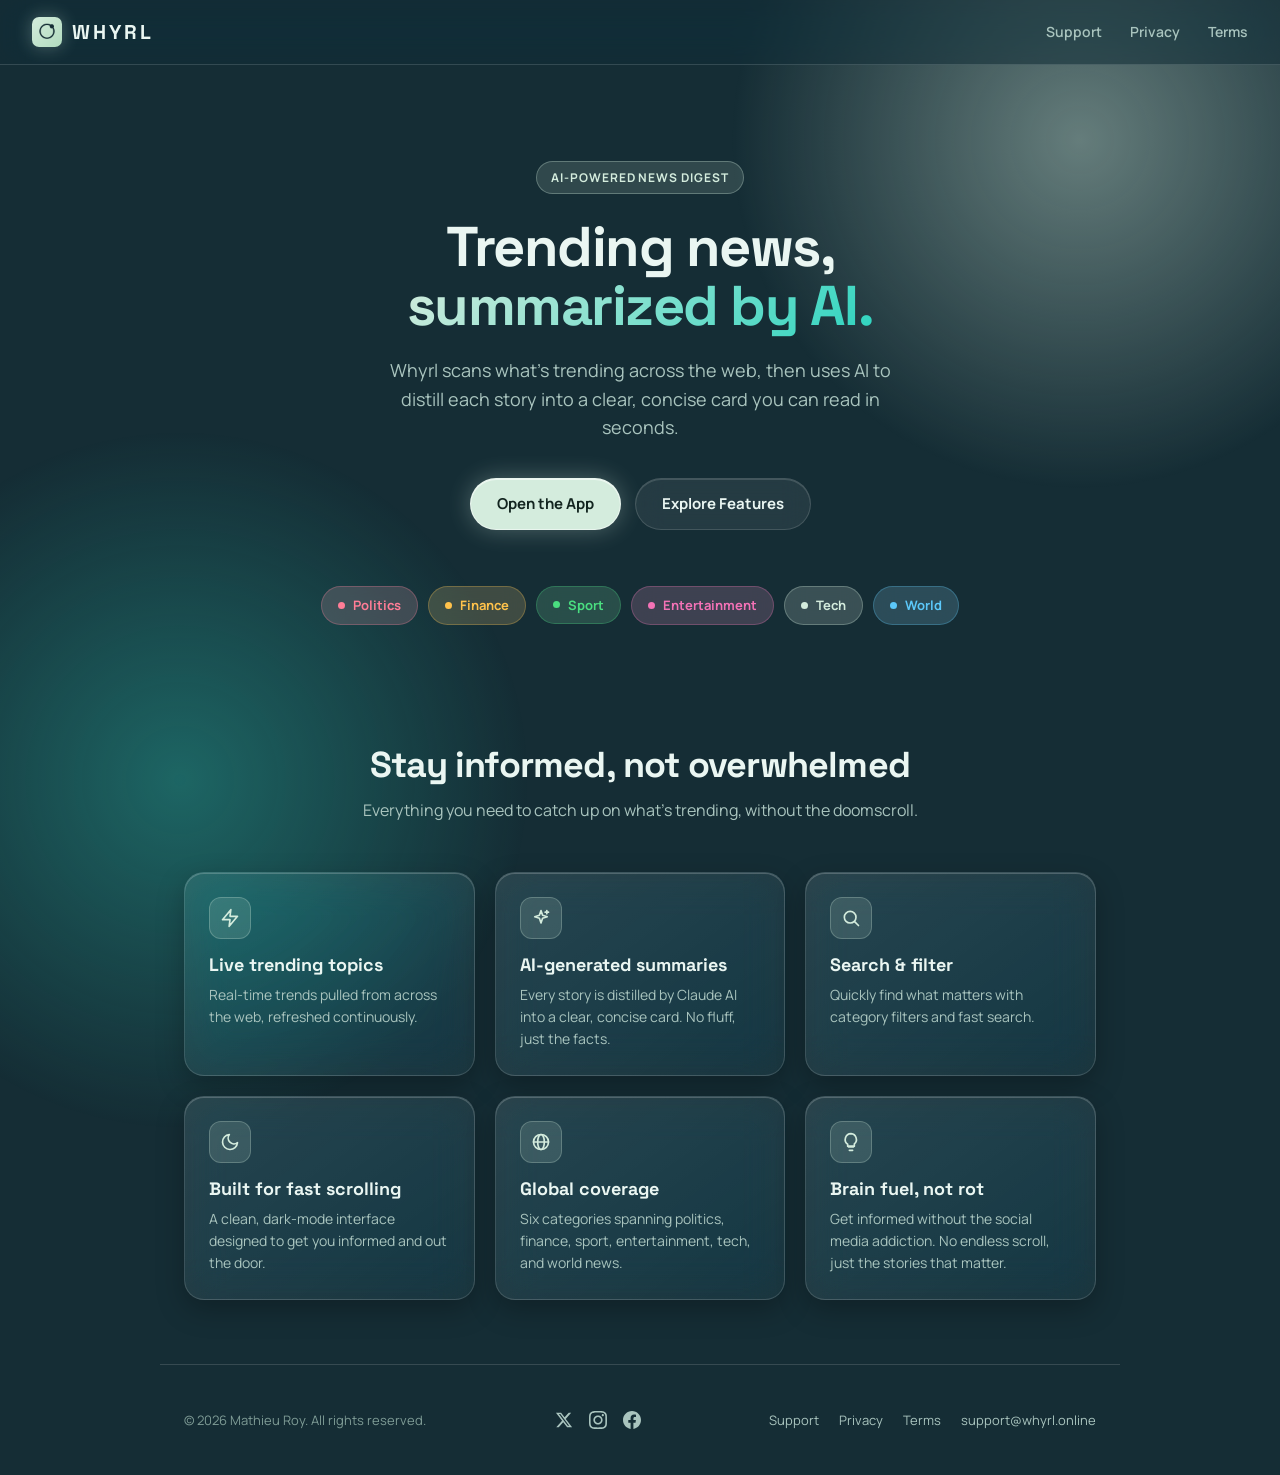
==== commit 74d0dc9f: "Add X/Instagram/Facebook links to the footer Co-Authored-By: Claude Sonnet 5 <noreply@anthropic.com>" ====
--- a/index.html
+++ b/index.html
@@ -111,6 +111,11 @@
 
   <footer class="footer">
     <p>&copy; 2026 Mathieu Roy. All rights reserved.</p>
+    <div class="footer-social">
+      <a href="https://x.com/WhyrlApp" target="_blank" rel="noopener" aria-label="Whyrl on X"><svg viewBox="0 0 24 24" width="18" height="18" fill="currentColor"><path d="M18.244 2.25h3.308l-7.227 8.26 8.502 11.24H16.17l-5.214-6.817L4.99 21.75H1.68l7.73-8.835L1.254 2.25H8.08l4.713 6.231zm-1.161 17.52h1.833L7.084 4.126H5.117z"/></svg></a>
+      <a href="https://www.instagram.com/whyrlnews/" target="_blank" rel="noopener" aria-label="Whyrl on Instagram"><svg viewBox="0 0 24 24" width="18" height="18" fill="currentColor"><path d="M12 0C8.74 0 8.333.014 7.053.072 5.775.132 4.905.333 4.14.63c-.789.306-1.459.717-2.126 1.384S.935 3.35.63 4.14C.333 4.905.131 5.775.072 7.053.014 8.333 0 8.74 0 12s.014 3.667.072 4.947c.06 1.277.261 2.148.558 2.913.306.788.717 1.459 1.384 2.126.667.666 1.336 1.079 2.126 1.384.766.296 1.636.499 2.913.558C8.333 23.986 8.74 24 12 24s3.667-.014 4.947-.072c1.277-.06 2.148-.262 2.913-.558.788-.306 1.459-.718 2.126-1.384.666-.667 1.079-1.335 1.384-2.126.296-.765.499-1.636.558-2.913.06-1.28.072-1.687.072-4.947s-.014-3.667-.072-4.947c-.06-1.277-.262-2.149-.558-2.913-.306-.789-.718-1.459-1.384-2.126C21.319 1.347 20.651.935 19.86.63c-.765-.297-1.636-.499-2.913-.558C15.667.014 15.26 0 12 0zm0 2.16c3.203 0 3.585.016 4.85.071 1.17.055 1.805.249 2.227.415.562.217.96.477 1.382.896.419.42.679.819.896 1.381.164.422.36 1.057.413 2.227.057 1.266.07 1.646.07 4.85s-.015 3.585-.074 4.85c-.061 1.17-.256 1.805-.421 2.227-.224.562-.479.96-.897 1.382-.419.419-.824.679-1.38.896-.42.164-1.065.36-2.235.413-1.274.057-1.649.07-4.859.07-3.211 0-3.586-.015-4.859-.074-1.171-.061-1.816-.256-2.236-.421-.569-.224-.96-.479-1.379-.897-.421-.419-.69-.824-.897-1.38-.165-.42-.36-1.065-.42-2.235-.045-1.26-.061-1.649-.061-4.844 0-3.196.016-3.586.061-4.861.06-1.17.255-1.814.42-2.234.207-.569.477-.96.897-1.381.419-.419.81-.689 1.379-.896.42-.166 1.051-.361 2.221-.421 1.275-.045 1.65-.06 4.859-.06l.045.03zm0 3.678c-3.405 0-6.162 2.76-6.162 6.162 0 3.405 2.76 6.162 6.162 6.162 3.405 0 6.162-2.76 6.162-6.162 0-3.405-2.76-6.162-6.162-6.162zM12 16c-2.21 0-4-1.79-4-4s1.79-4 4-4 4 1.79 4 4-1.79 4-4 4zm7.846-10.405c0 .795-.646 1.44-1.44 1.44-.795 0-1.44-.646-1.44-1.44 0-.795.646-1.439 1.44-1.439.793-.001 1.44.644 1.44 1.439z"/></svg></a>
+      <a href="https://www.facebook.com/profile.php?id=61594895091318" target="_blank" rel="noopener" aria-label="Whyrl on Facebook"><svg viewBox="0 0 24 24" width="18" height="18" fill="currentColor"><path d="M24 12.073c0-6.627-5.373-12-12-12s-12 5.373-12 12c0 5.99 4.388 10.954 10.125 11.854v-8.385H7.078v-3.47h3.047V9.43c0-3.007 1.792-4.669 4.533-4.669 1.312 0 2.686.235 2.686.235v2.953H15.83c-1.491 0-1.956.925-1.956 1.874v2.25h3.328l-.532 3.47h-2.796v8.385C19.612 23.027 24 18.062 24 12.073z"/></svg></a>
+    </div>
     <div class="footer-links">
       <a href="support.html">Support</a>
       <a href="privacy.html">Privacy</a>
--- a/styles.css
+++ b/styles.css
@@ -683,9 +683,18 @@
   gap: 20px;
 }
 
+.footer-social {
+  display: flex;
+  gap: 16px;
+}
+
 .footer a {
   color: var(--text-secondary);
   text-decoration: none;
+}
+
+.footer-social a svg {
+  display: block;
 }
 
 .footer a:hover {
